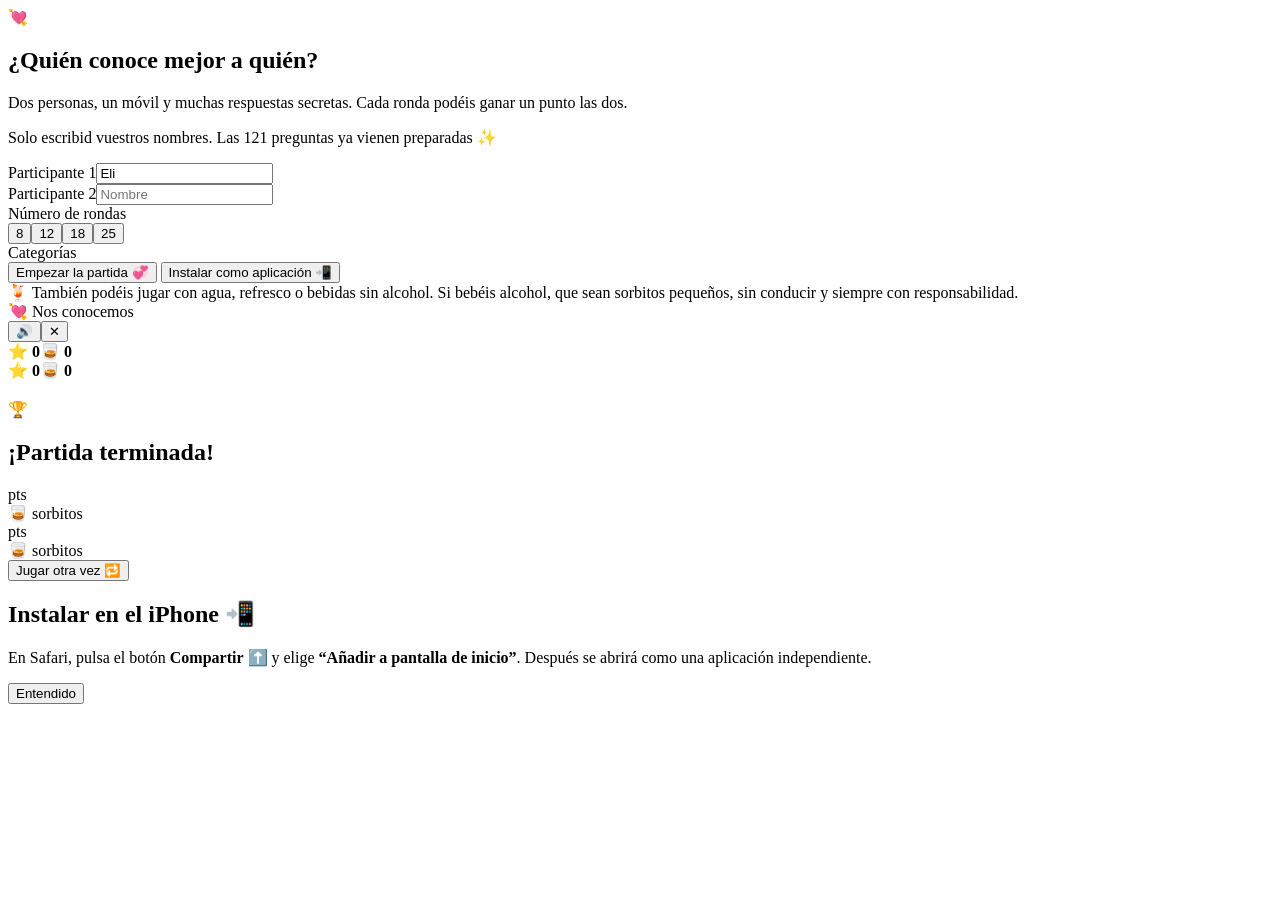
==== index.html @ 890dafe1 "Add PWA shell" ====
<!DOCTYPE html>
<html lang="es">
<head>
<meta charset="utf-8"/>
<meta content="width=device-width, initial-scale=1, viewport-fit=cover, user-scalable=no" name="viewport"/>
<meta content="#46154f" name="theme-color"/>
<meta content="yes" name="apple-mobile-web-app-capable"/>
<meta content="black-translucent" name="apple-mobile-web-app-status-bar-style"/>
<meta content="Nos Conocemos" name="apple-mobile-web-app-title"/>
<meta content="Juego para dos personas: responde, adivina y descubre quién conoce mejor a quién." name="description"/>
<link href="./manifest.webmanifest" rel="manifest"/>
<link href="./icon.svg" rel="icon" type="image/svg+xml"/>
<link href="./icon.svg" rel="apple-touch-icon"/>
<title>¿Quién conoce mejor a quién?</title>
<link href="./styles.css" rel="stylesheet"/>
</head>
<body>
<div class="app">
<section id="setupScreen">
<header class="brand">
<div class="brand-icon">💘</div>
<h1>¿Quién <span class="grad">conoce mejor</span> a quién?</h1>
<p class="subtitle">Dos personas, un móvil y muchas respuestas secretas. Cada ronda podéis ganar un punto las dos.</p>
</header>
<div class="glass panel">
<p class="intro-copy">Solo escribid vuestros nombres. Las 121 preguntas ya vienen preparadas ✨</p>
<div class="grid2">
<div class="field"><label for="name1">Participante 1</label><input autocomplete="off" class="input" id="name1" maxlength="25" placeholder="Nombre" value="Eli"/></div>
<div class="field"><label for="name2">Participante 2</label><input autocomplete="off" class="input" id="name2" maxlength="25" placeholder="Nombre"/></div>
</div>
<div class="field"><label>Número de rondas</label><div class="rounds"><button class="chip-btn" data-rounds="8">8</button><button class="chip-btn active" data-rounds="12">12</button><button class="chip-btn" data-rounds="18">18</button><button class="chip-btn" data-rounds="25">25</button></div></div>
<div class="field"><label>Categorías</label><div class="cats" id="categories"></div></div>
<button class="primary full" id="startBtn">Empezar la partida 💞</button>
<button class="secondary full install" id="installBtn">Instalar como aplicación 📲</button>
<div class="notice">🍹 También podéis jugar con agua, refresco o bebidas sin alcohol. Si bebéis alcohol, que sean sorbitos pequeños, sin conducir y siempre con responsabilidad.</div>
</div>
</section>
<section class="hidden" id="gameScreen">
<div class="topbar"><div class="mini-brand">💘 Nos conocemos</div><div class="top-actions"><button aria-label="Sonido" class="icon-btn" id="soundBtn">🔊</button><button aria-label="Salir" class="icon-btn" id="quitBtn">✕</button></div></div>
<div class="scoreboard"><div class="score"><div class="score-name" id="scoreName1"></div><div class="score-stats"><span>⭐ <b id="score1">0</b></span><span>🥃 <b id="sips1">0</b></span></div></div><div class="score"><div class="score-name" id="scoreName2"></div><div class="score-stats"><span>⭐ <b id="score2">0</b></span><span>🥃 <b id="sips2">0</b></span></div></div></div>
<div class="progress-meta"><span id="roundText"></span><span id="progressText"></span></div><div class="progress"><div id="progressBar"></div></div>
<div class="glass question-card" id="questionCard"><span class="category" id="categoryLabel"></span><h2 class="question" id="questionText"></h2></div>
<div id="phaseContainer"></div>
</section>
<section class="glass final hidden" id="finalScreen"><div class="trophy">🏆</div><h2>¡Partida terminada!</h2><p id="winnerText"></p><div class="final-grid"><div class="final-card" id="finalCard1"><strong id="finalName1"></strong><div class="big"><span id="finalScore1"></span> pts</div><span>🥃 <span id="finalSips1"></span> sorbitos</span></div><div class="final-card" id="finalCard2"><strong id="finalName2"></strong><div class="big"><span id="finalScore2"></span> pts</div><span>🥃 <span id="finalSips2"></span> sorbitos</span></div></div><button class="primary full" id="againBtn">Jugar otra vez 🔁</button></section>
</div>
<div class="modal hidden" id="installModal"><div class="modal-card"><h2>Instalar en el iPhone 📲</h2><p>En Safari, pulsa el botón <b>Compartir</b> ⬆️ y elige <b>“Añadir a pantalla de inicio”</b>. Después se abrirá como una aplicación independiente.</p><button class="primary full" id="closeInstall">Entendido</button></div></div>
<div class="toast" id="toast" role="status"></div>
<script defer src="./questions.js"></script>
<script defer src="./app.js"></script>
</body>
</html>
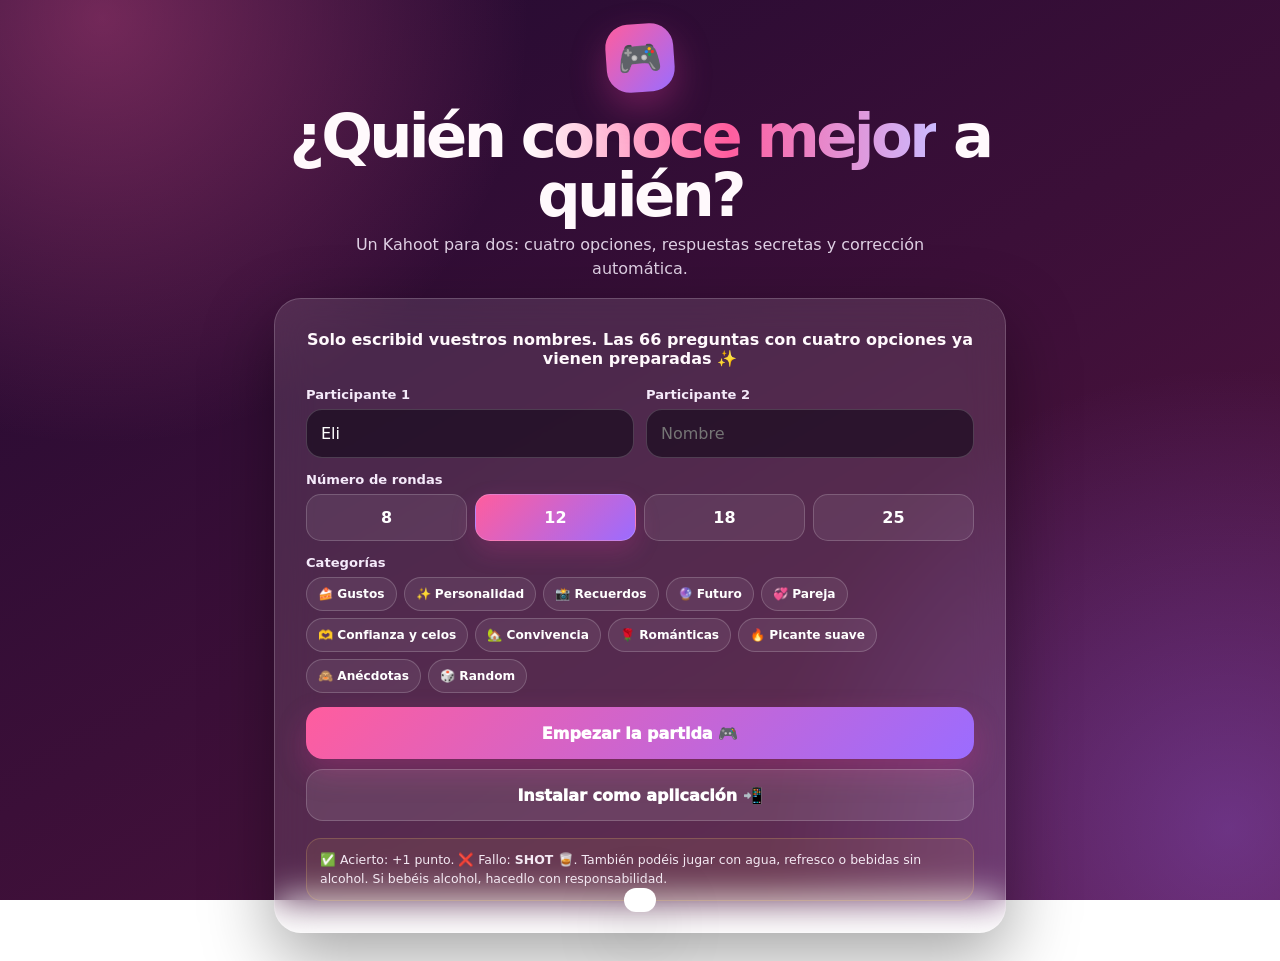
==== commit 521487a1: "Explain new four-choice Kahoot mode" ====
--- a/index.html
+++ b/index.html
@@ -7,7 +7,7 @@
 <meta content="yes" name="apple-mobile-web-app-capable"/>
 <meta content="black-translucent" name="apple-mobile-web-app-status-bar-style"/>
 <meta content="Nos Conocemos" name="apple-mobile-web-app-title"/>
-<meta content="Juego para dos personas: responde, adivina y descubre quién conoce mejor a quién." name="description"/>
+<meta content="Juego tipo Kahoot para dos personas: elige, adivina y descubre quién conoce mejor a quién." name="description"/>
 <link href="./manifest.webmanifest" rel="manifest"/>
 <link href="./icon.svg" rel="icon" type="image/svg+xml"/>
 <link href="./icon.svg" rel="apple-touch-icon"/>
@@ -18,31 +18,31 @@
 <div class="app">
 <section id="setupScreen">
 <header class="brand">
-<div class="brand-icon">💘</div>
+<div class="brand-icon">🎮</div>
 <h1>¿Quién <span class="grad">conoce mejor</span> a quién?</h1>
-<p class="subtitle">Dos personas, un móvil y muchas respuestas secretas. Cada ronda podéis ganar un punto las dos.</p>
+<p class="subtitle">Un Kahoot para dos: cuatro opciones, respuestas secretas y corrección automática.</p>
 </header>
 <div class="glass panel">
-<p class="intro-copy">Solo escribid vuestros nombres. Las 121 preguntas ya vienen preparadas ✨</p>
+<p class="intro-copy">Solo escribid vuestros nombres. Las 66 preguntas con cuatro opciones ya vienen preparadas ✨</p>
 <div class="grid2">
 <div class="field"><label for="name1">Participante 1</label><input autocomplete="off" class="input" id="name1" maxlength="25" placeholder="Nombre" value="Eli"/></div>
 <div class="field"><label for="name2">Participante 2</label><input autocomplete="off" class="input" id="name2" maxlength="25" placeholder="Nombre"/></div>
 </div>
 <div class="field"><label>Número de rondas</label><div class="rounds"><button class="chip-btn" data-rounds="8">8</button><button class="chip-btn active" data-rounds="12">12</button><button class="chip-btn" data-rounds="18">18</button><button class="chip-btn" data-rounds="25">25</button></div></div>
 <div class="field"><label>Categorías</label><div class="cats" id="categories"></div></div>
-<button class="primary full" id="startBtn">Empezar la partida 💞</button>
+<button class="primary full" id="startBtn">Empezar la partida 🎮</button>
 <button class="secondary full install" id="installBtn">Instalar como aplicación 📲</button>
-<div class="notice">🍹 También podéis jugar con agua, refresco o bebidas sin alcohol. Si bebéis alcohol, que sean sorbitos pequeños, sin conducir y siempre con responsabilidad.</div>
+<div class="notice">✅ Acierto: +1 punto. ❌ Fallo: <b>SHOT 🥃</b>. También podéis jugar con agua, refresco o bebidas sin alcohol. Si bebéis alcohol, hacedlo con responsabilidad.</div>
 </div>
 </section>
 <section class="hidden" id="gameScreen">
-<div class="topbar"><div class="mini-brand">💘 Nos conocemos</div><div class="top-actions"><button aria-label="Sonido" class="icon-btn" id="soundBtn">🔊</button><button aria-label="Salir" class="icon-btn" id="quitBtn">✕</button></div></div>
+<div class="topbar"><div class="mini-brand">🎮 Nos conocemos</div><div class="top-actions"><button aria-label="Sonido" class="icon-btn" id="soundBtn">🔊</button><button aria-label="Salir" class="icon-btn" id="quitBtn">✕</button></div></div>
 <div class="scoreboard"><div class="score"><div class="score-name" id="scoreName1"></div><div class="score-stats"><span>⭐ <b id="score1">0</b></span><span>🥃 <b id="sips1">0</b></span></div></div><div class="score"><div class="score-name" id="scoreName2"></div><div class="score-stats"><span>⭐ <b id="score2">0</b></span><span>🥃 <b id="sips2">0</b></span></div></div></div>
 <div class="progress-meta"><span id="roundText"></span><span id="progressText"></span></div><div class="progress"><div id="progressBar"></div></div>
 <div class="glass question-card" id="questionCard"><span class="category" id="categoryLabel"></span><h2 class="question" id="questionText"></h2></div>
 <div id="phaseContainer"></div>
 </section>
-<section class="glass final hidden" id="finalScreen"><div class="trophy">🏆</div><h2>¡Partida terminada!</h2><p id="winnerText"></p><div class="final-grid"><div class="final-card" id="finalCard1"><strong id="finalName1"></strong><div class="big"><span id="finalScore1"></span> pts</div><span>🥃 <span id="finalSips1"></span> sorbitos</span></div><div class="final-card" id="finalCard2"><strong id="finalName2"></strong><div class="big"><span id="finalScore2"></span> pts</div><span>🥃 <span id="finalSips2"></span> sorbitos</span></div></div><button class="primary full" id="againBtn">Jugar otra vez 🔁</button></section>
+<section class="glass final hidden" id="finalScreen"><div class="trophy">🏆</div><h2>¡Partida terminada!</h2><p id="winnerText"></p><div class="final-grid"><div class="final-card" id="finalCard1"><strong id="finalName1"></strong><div class="big"><span id="finalScore1"></span> pts</div><span>🥃 <span id="finalSips1"></span> shots</span></div><div class="final-card" id="finalCard2"><strong id="finalName2"></strong><div class="big"><span id="finalScore2"></span> pts</div><span>🥃 <span id="finalSips2"></span> shots</span></div></div><button class="primary full" id="againBtn">Jugar otra vez 🔁</button></section>
 </div>
 <div class="modal hidden" id="installModal"><div class="modal-card"><h2>Instalar en el iPhone 📲</h2><p>En Safari, pulsa el botón <b>Compartir</b> ⬆️ y elige <b>“Añadir a pantalla de inicio”</b>. Después se abrirá como una aplicación independiente.</p><button class="primary full" id="closeInstall">Entendido</button></div></div>
 <div class="toast" id="toast" role="status"></div>
--- a/styles.css
+++ b/styles.css
@@ -0,0 +1,2 @@
+:root{--bg:#210a31;--bg2:#55143f;--card:rgba(255,255,255,.11);--line:rgba(255,255,255,.18);--text:#fff9fc;--muted:#dfd0e4;--pink:#ff5d9e;--purple:#9b6cff;--green:#36c979;--red:#e94b55;--blue:#1676d2;--yellow:#d89e00;--shadow:0 24px 70px rgba(0,0,0,.36);--safe-top:env(safe-area-inset-top);--safe-bottom:env(safe-area-inset-bottom)}
+*{box-sizing:border-box;-webkit-tap-highlight-color:transparent}html,body{margin:0;min-height:100%;overscroll-behavior:none}body{color:var(--text);font-family:Inter,ui-rounded,system-ui,-apple-system,BlinkMacSystemFont,"Segoe UI",sans-serif;background:radial-gradient(circle at 8% 2%,rgba(255,93,158,.36),transparent 29%),radial-gradient(circle at 96% 92%,rgba(155,108,255,.36),transparent 31%),linear-gradient(150deg,var(--bg),var(--bg2));background-attachment:fixed}button,input{font:inherit}.hidden{display:none!important}.app{width:min(760px,100%);min-height:100dvh;margin:auto;padding:calc(16px + var(--safe-top)) 14px calc(28px + var(--safe-bottom));display:flex;flex-direction:column}.glass{background:var(--card);border:1px solid var(--line);backdrop-filter:blur(19px);-webkit-backdrop-filter:blur(19px);box-shadow:var(--shadow);border-radius:27px}.brand{text-align:center;padding:8px 6px 18px}.brand-icon{width:68px;height:68px;margin:auto;display:grid;place-items:center;border-radius:23px;background:linear-gradient(135deg,var(--pink),var(--purple));font-size:36px;box-shadow:0 15px 35px rgba(224,59,151,.34);transform:rotate(-4deg)}h1{font-size:clamp(2rem,9vw,3.8rem);line-height:.97;letter-spacing:-.06em;margin:15px 0 8px}.grad{background:linear-gradient(90deg,#fff,var(--pink),#ccbaff);background-clip:text;-webkit-background-clip:text;color:transparent}.subtitle{color:var(--muted);line-height:1.48;margin:0 auto;max-width:620px}.panel{padding:clamp(18px,5vw,31px)}.intro-copy{text-align:center;font-weight:850;margin:0 0 19px}.grid2{display:grid;grid-template-columns:1fr 1fr;gap:12px}.field{margin-bottom:14px}.field label{display:block;font-size:.82rem;font-weight:900;margin:0 0 7px;color:#f5eafa}.input{width:100%;color:white;background:rgba(11,4,19,.55);border:1px solid var(--line);border-radius:16px;padding:14px;outline:0}.input:focus{border-color:#ff9dc3;box-shadow:0 0 0 4px rgba(255,93,158,.13)}.rounds{display:grid;grid-template-columns:repeat(4,1fr);gap:8px}.chip-btn,.cat{border:1px solid var(--line);color:white;background:rgba(255,255,255,.075);font-weight:900;cursor:pointer}.chip-btn{padding:13px 5px;border-radius:15px}.chip-btn.active{background:linear-gradient(135deg,var(--pink),var(--purple));box-shadow:0 10px 25px rgba(224,59,151,.22)}.cats{display:flex;gap:7px;flex-wrap:wrap}.cat{padding:9px 11px;border-radius:999px;font-size:.76rem}.cat.off{opacity:.4;text-decoration:line-through}.primary,.secondary{border:0;border-radius:17px;padding:15px 18px;font-weight:950;color:white;cursor:pointer;min-height:52px}.primary{background:linear-gradient(135deg,var(--pink),var(--purple));box-shadow:0 13px 30px rgba(224,59,151,.28)}.secondary{background:rgba(255,255,255,.1);border:1px solid var(--line)}button:disabled{opacity:.42;cursor:not-allowed}.full{width:100%}.actions{display:grid;grid-template-columns:1fr 1fr;gap:10px;margin-top:15px}.notice{font-size:.78rem;color:#f4e9f3;line-height:1.48;padding:12px 13px;border-radius:15px;background:rgba(255,211,105,.08);border:1px solid rgba(255,211,105,.2);margin-top:17px}.install{margin-top:10px}.topbar{display:flex;align-items:center;justify-content:space-between;gap:10px;margin-bottom:12px}.mini-brand{font-size:.88rem;font-weight:950}.top-actions{display:flex;gap:7px}.icon-btn{width:42px;height:42px;border-radius:14px;border:1px solid var(--line);background:rgba(255,255,255,.09);color:white;font-size:18px;cursor:pointer}.scoreboard{display:grid;grid-template-columns:1fr 1fr;gap:10px;margin-bottom:10px}.score{padding:11px 12px;border-radius:18px;background:var(--card);border:1px solid var(--line);backdrop-filter:blur(13px)}.score-name{font-weight:950;overflow:hidden;text-overflow:ellipsis;white-space:nowrap}.score-stats{display:flex;justify-content:space-between;color:var(--muted);font-size:.8rem;margin-top:5px}.progress-meta{display:flex;justify-content:space-between;color:var(--muted);font-size:.76rem;font-weight:850;margin:8px 2px 5px}.progress{height:8px;border-radius:99px;background:rgba(255,255,255,.1);overflow:hidden;margin-bottom:12px}.progress>div{height:100%;background:linear-gradient(90deg,var(--pink),var(--purple));transition:width .35s}.question-card{text-align:center;padding:22px 18px;margin-bottom:13px}.category{display:inline-flex;padding:6px 10px;border-radius:999px;background:rgba(255,255,255,.1);font-size:.72rem;font-weight:950}.question{font-size:clamp(1.65rem,7vw,2.7rem);line-height:1.12;letter-spacing:-.045em;margin:17px auto 7px;max-width:650px}.phase-card{padding:21px 18px}.phase-icon{font-size:42px;text-align:center}.phase-title{text-align:center;font-size:1.25rem;font-weight:950;margin:7px 0}.phase-help{text-align:center;color:var(--muted);line-height:1.45;font-size:.9rem;margin:0 0 15px}.privacy{display:flex;justify-content:center;align-items:center;gap:9px;padding:10px 12px;border-radius:14px;background:rgba(255,255,255,.065);color:var(--muted);font-size:.78rem;margin-bottom:13px}.handoff{text-align:center;padding:30px 21px}.handoff .phone{font-size:64px}.handoff h2{font-size:2rem;line-height:1.05;margin:10px 0}.handoff p{color:var(--muted);line-height:1.48}.kahoot-grid{display:grid;grid-template-columns:1fr 1fr;gap:11px}.kahoot-option{position:relative;display:flex;align-items:center;gap:12px;min-height:88px;padding:14px;border:0;border-radius:17px;color:white;text-align:left;font-weight:900;line-height:1.25;cursor:pointer;box-shadow:0 8px 0 rgba(0,0,0,.18),0 15px 25px rgba(0,0,0,.17);transition:transform .14s,filter .14s,outline .14s}.kahoot-option:active{transform:translateY(5px);box-shadow:0 3px 0 rgba(0,0,0,.18)}.kahoot-option.selected{outline:5px solid white;transform:scale(1.025);filter:brightness(1.12)}.kahoot-option.k0{background:#d92828}.kahoot-option.k1{background:#1368ce}.kahoot-option.k2{background:#c79600}.kahoot-option.k3{background:#26890c}.option-shape{font-size:28px;line-height:1;flex:0 0 auto}.choice-confirm{margin-top:16px}.reveal-grid{display:grid;grid-template-columns:1fr 1fr;gap:12px}.comparison{padding:14px;border-radius:21px;background:rgba(255,255,255,.07);border:1px solid var(--line)}.comparison h3{text-align:center;margin:13px 0 8px;font-size:1.02rem}.kahoot-result.is-correct{border-color:rgba(95,224,167,.65);box-shadow:0 0 0 2px rgba(95,224,167,.12)}.kahoot-result.is-wrong{border-color:rgba(255,117,133,.55)}.result-status{text-align:center;padding:13px;border-radius:16px;font-size:1.18rem;font-weight:1000;letter-spacing:.02em}.result-status small{display:block;margin-top:4px;font-size:.82rem;letter-spacing:.09em}.is-correct .result-status{background:linear-gradient(135deg,#1f9d55,#46d989)}.is-wrong .result-status{background:linear-gradient(135deg,#c93441,#ff6b78)}.result-copy{text-align:center;color:var(--muted);font-size:.82rem;line-height:1.42;margin:0 0 11px}.result-copy b{color:white}.result-options{display:grid;gap:7px}.result-option{display:grid;grid-template-columns:24px 1fr auto;align-items:center;gap:8px;padding:9px 10px;border-radius:12px;color:white;font-size:.76rem}.result-option.k0{background:#d92828}.result-option.k1{background:#1368ce}.result-option.k2{background:#c79600}.result-option.k3{background:#26890c}.result-option em{font-style:normal;font-size:.65rem;font-weight:950;text-transform:uppercase}.correct-option{outline:3px solid white;filter:brightness(1.12)}.wrong-option{outline:3px solid #ffabb2}.dim-option{opacity:.33}.final{text-align:center;padding:27px 20px}.trophy{font-size:68px}.final h2{font-size:2.25rem;margin:5px 0}.final p{color:var(--muted);line-height:1.45}.final-grid{display:grid;grid-template-columns:1fr 1fr;gap:10px;margin:18px 0}.final-card{padding:17px;border-radius:19px;background:rgba(255,255,255,.07);border:1px solid var(--line)}.final-card.winner{border-color:rgba(255,211,105,.55);background:linear-gradient(135deg,rgba(255,211,105,.24),rgba(255,93,158,.17))}.final-card .big{font-size:2rem;font-weight:950;margin:5px 0}.modal{position:fixed;inset:0;z-index:30;background:rgba(10,3,15,.78);display:grid;place-items:end center;padding:14px}.modal-card{width:min(560px,100%);padding:22px;border-radius:25px;background:#3b1247;border:1px solid var(--line);box-shadow:var(--shadow)}.modal-card h2{margin:0 0 8px}.modal-card p{color:var(--muted);line-height:1.5}.toast{position:fixed;left:50%;bottom:calc(24px + var(--safe-bottom));z-index:50;transform:translate(-50%,150%);padding:12px 16px;border-radius:14px;background:white;color:#28102c;font-weight:900;box-shadow:var(--shadow);transition:.28s;max-width:calc(100% - 30px);text-align:center}.toast.show{transform:translate(-50%,0)}.confetti{position:fixed;z-index:60;top:-20px;pointer-events:none;animation:fall 1.8s ease-in forwards}@keyframes fall{to{transform:translateY(110vh) rotate(720deg);opacity:.2}}@media(max-width:620px){.grid2,.reveal-grid,.actions{grid-template-columns:1fr}.rounds{grid-template-columns:repeat(2,1fr)}.kahoot-grid{grid-template-columns:1fr}.kahoot-option{min-height:72px}.brand{padding-top:3px}.question-card{padding:18px 14px}}@media(display-mode:standalone){.install{display:none!important}.brand{padding-top:0}}
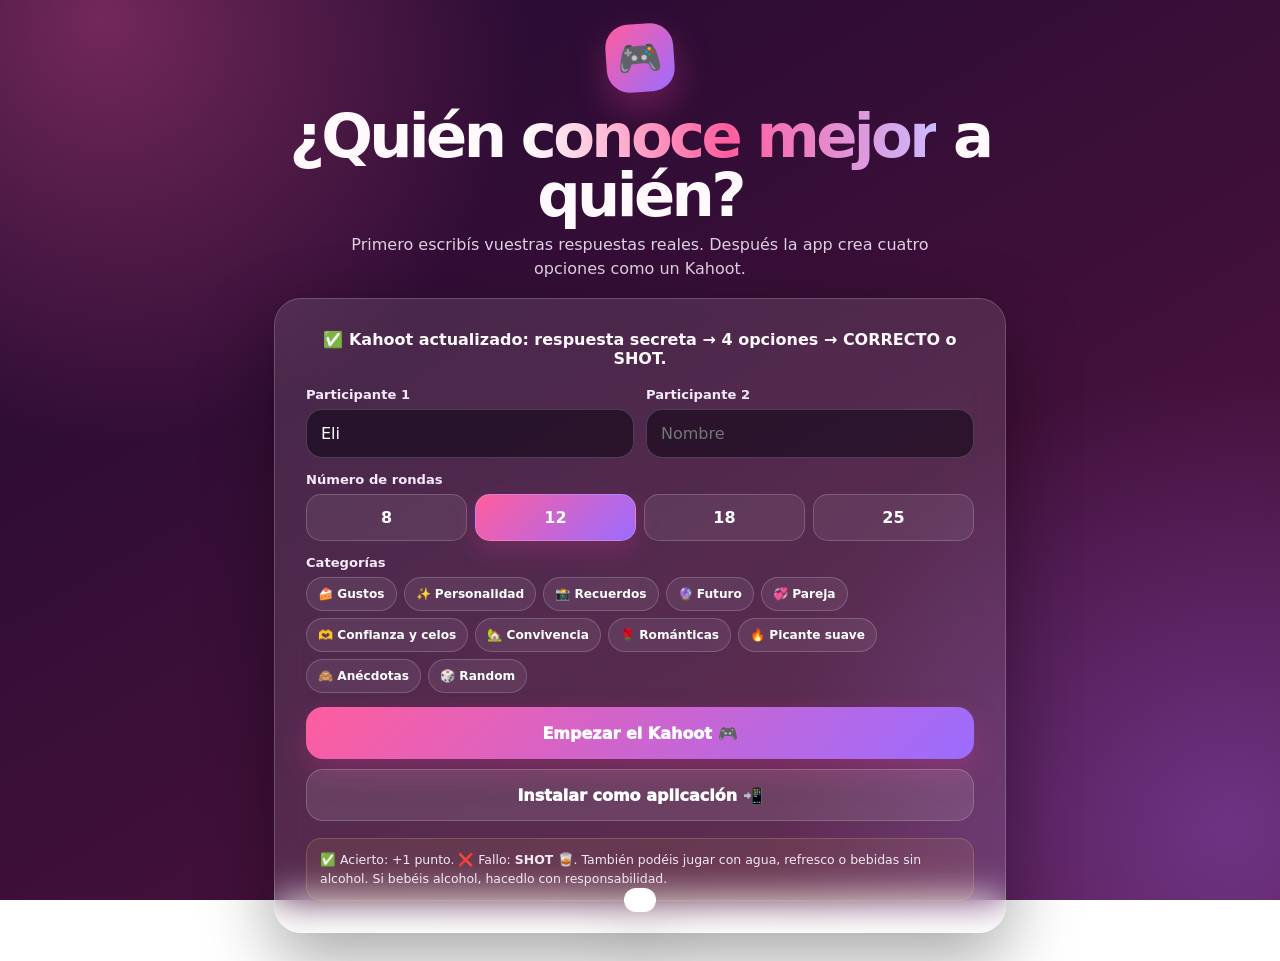
==== commit 0b67db9c: "Forzar carga de la versión Kahoot actualizada" ====
--- a/index.html
+++ b/index.html
@@ -7,12 +7,15 @@
 <meta content="yes" name="apple-mobile-web-app-capable"/>
 <meta content="black-translucent" name="apple-mobile-web-app-status-bar-style"/>
 <meta content="Nos Conocemos" name="apple-mobile-web-app-title"/>
-<meta content="Juego tipo Kahoot para dos personas: elige, adivina y descubre quién conoce mejor a quién." name="description"/>
-<link href="./manifest.webmanifest" rel="manifest"/>
-<link href="./icon.svg" rel="icon" type="image/svg+xml"/>
-<link href="./icon.svg" rel="apple-touch-icon"/>
+<meta content="no-cache, no-store, must-revalidate" http-equiv="Cache-Control"/>
+<meta content="no-cache" http-equiv="Pragma"/>
+<meta content="0" http-equiv="Expires"/>
+<meta content="Juego tipo Kahoot para dos personas: primero escribís vuestras respuestas y después elegís entre cuatro opciones." name="description"/>
+<link href="./manifest.webmanifest?v=4.1.0" rel="manifest"/>
+<link href="./icon.svg?v=4.1.0" rel="icon" type="image/svg+xml"/>
+<link href="./icon.svg?v=4.1.0" rel="apple-touch-icon"/>
 <title>¿Quién conoce mejor a quién?</title>
-<link href="./styles.css" rel="stylesheet"/>
+<link href="./styles.css?v=4.1.0" rel="stylesheet"/>
 </head>
 <body>
 <div class="app">
@@ -20,23 +23,23 @@
 <header class="brand">
 <div class="brand-icon">🎮</div>
 <h1>¿Quién <span class="grad">conoce mejor</span> a quién?</h1>
-<p class="subtitle">Un Kahoot para dos: cuatro opciones, respuestas secretas y corrección automática.</p>
+<p class="subtitle">Primero escribís vuestras respuestas reales. Después la app crea cuatro opciones como un Kahoot.</p>
 </header>
 <div class="glass panel">
-<p class="intro-copy">Solo escribid vuestros nombres. Las 66 preguntas con cuatro opciones ya vienen preparadas ✨</p>
+<p class="intro-copy">✅ <b>Kahoot actualizado</b>: respuesta secreta → 4 opciones → CORRECTO o SHOT.</p>
 <div class="grid2">
 <div class="field"><label for="name1">Participante 1</label><input autocomplete="off" class="input" id="name1" maxlength="25" placeholder="Nombre" value="Eli"/></div>
 <div class="field"><label for="name2">Participante 2</label><input autocomplete="off" class="input" id="name2" maxlength="25" placeholder="Nombre"/></div>
 </div>
 <div class="field"><label>Número de rondas</label><div class="rounds"><button class="chip-btn" data-rounds="8">8</button><button class="chip-btn active" data-rounds="12">12</button><button class="chip-btn" data-rounds="18">18</button><button class="chip-btn" data-rounds="25">25</button></div></div>
 <div class="field"><label>Categorías</label><div class="cats" id="categories"></div></div>
-<button class="primary full" id="startBtn">Empezar la partida 🎮</button>
+<button class="primary full" id="startBtn">Empezar el Kahoot 🎮</button>
 <button class="secondary full install" id="installBtn">Instalar como aplicación 📲</button>
 <div class="notice">✅ Acierto: +1 punto. ❌ Fallo: <b>SHOT 🥃</b>. También podéis jugar con agua, refresco o bebidas sin alcohol. Si bebéis alcohol, hacedlo con responsabilidad.</div>
 </div>
 </section>
 <section class="hidden" id="gameScreen">
-<div class="topbar"><div class="mini-brand">🎮 Nos conocemos</div><div class="top-actions"><button aria-label="Sonido" class="icon-btn" id="soundBtn">🔊</button><button aria-label="Salir" class="icon-btn" id="quitBtn">✕</button></div></div>
+<div class="topbar"><div class="mini-brand">🎮 Nos conocemos · v4.1</div><div class="top-actions"><button aria-label="Sonido" class="icon-btn" id="soundBtn">🔊</button><button aria-label="Salir" class="icon-btn" id="quitBtn">✕</button></div></div>
 <div class="scoreboard"><div class="score"><div class="score-name" id="scoreName1"></div><div class="score-stats"><span>⭐ <b id="score1">0</b></span><span>🥃 <b id="sips1">0</b></span></div></div><div class="score"><div class="score-name" id="scoreName2"></div><div class="score-stats"><span>⭐ <b id="score2">0</b></span><span>🥃 <b id="sips2">0</b></span></div></div></div>
 <div class="progress-meta"><span id="roundText"></span><span id="progressText"></span></div><div class="progress"><div id="progressBar"></div></div>
 <div class="glass question-card" id="questionCard"><span class="category" id="categoryLabel"></span><h2 class="question" id="questionText"></h2></div>
@@ -46,7 +49,8 @@
 </div>
 <div class="modal hidden" id="installModal"><div class="modal-card"><h2>Instalar en el iPhone 📲</h2><p>En Safari, pulsa el botón <b>Compartir</b> ⬆️ y elige <b>“Añadir a pantalla de inicio”</b>. Después se abrirá como una aplicación independiente.</p><button class="primary full" id="closeInstall">Entendido</button></div></div>
 <div class="toast" id="toast" role="status"></div>
-<script defer src="./questions.js"></script>
-<script defer src="./app.js"></script>
+<script defer src="./questions.js?v=4.1.0"></script>
+<script defer src="./app.js?v=4.1.0"></script>
+<script defer src="./update.js?v=4.1.0"></script>
 </body>
-</html>+</html>
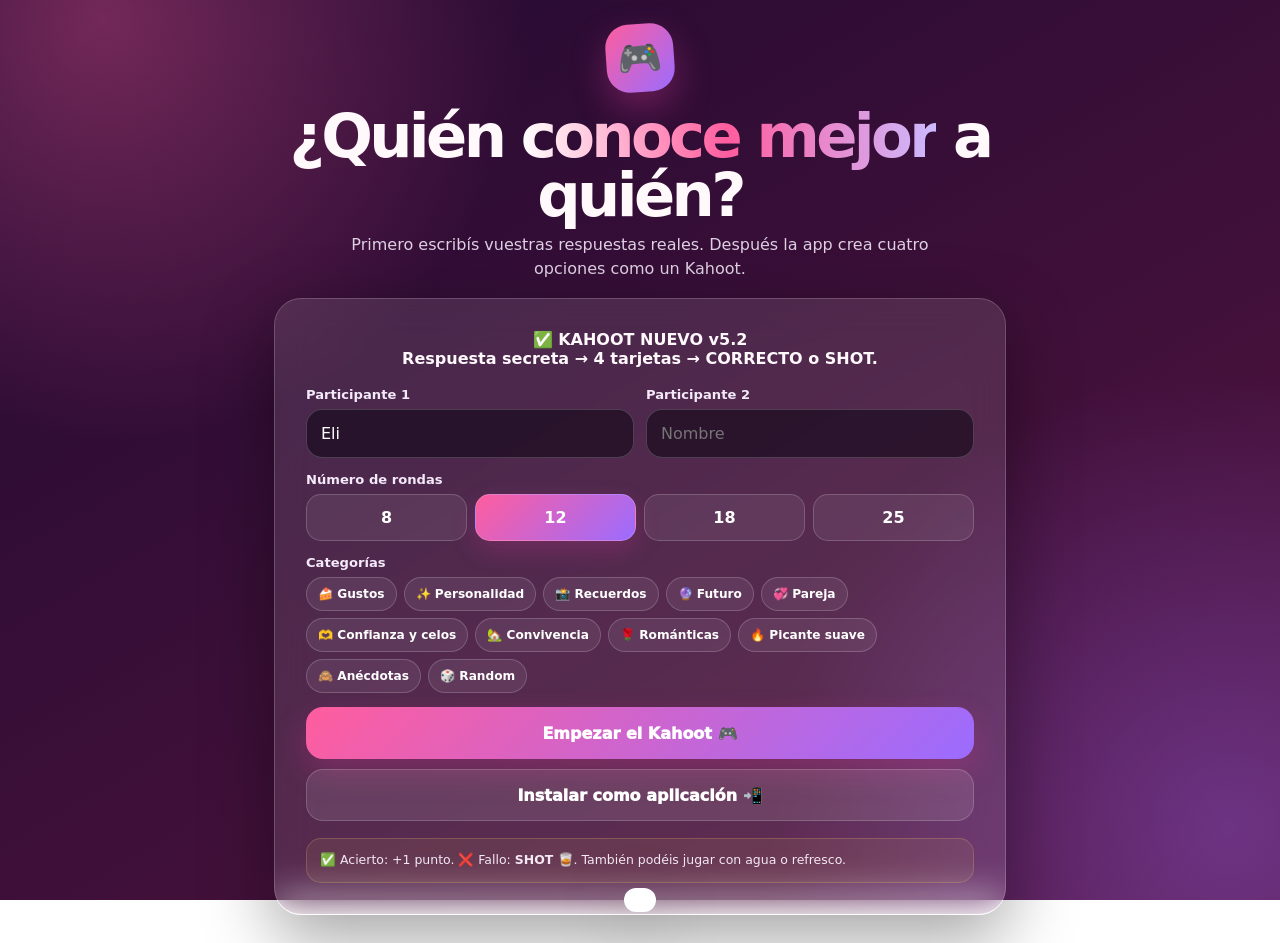
==== commit c4f04e3e: "Forzar despliegue real del Kahoot v5.2" ====
--- a/index.html
+++ b/index.html
@@ -6,16 +6,30 @@
 <meta content="#46154f" name="theme-color"/>
 <meta content="yes" name="apple-mobile-web-app-capable"/>
 <meta content="black-translucent" name="apple-mobile-web-app-status-bar-style"/>
-<meta content="Nos Conocemos" name="apple-mobile-web-app-title"/>
+<meta content="Kahoot Pareja" name="apple-mobile-web-app-title"/>
 <meta content="no-cache, no-store, must-revalidate" http-equiv="Cache-Control"/>
 <meta content="no-cache" http-equiv="Pragma"/>
 <meta content="0" http-equiv="Expires"/>
 <meta content="Juego tipo Kahoot para dos personas: primero escribís vuestras respuestas y después elegís entre cuatro opciones." name="description"/>
-<link href="./manifest.webmanifest?v=4.1.0" rel="manifest"/>
-<link href="./icon.svg?v=4.1.0" rel="icon" type="image/svg+xml"/>
-<link href="./icon.svg?v=4.1.0" rel="apple-touch-icon"/>
-<title>¿Quién conoce mejor a quién?</title>
-<link href="./styles.css?v=4.1.0" rel="stylesheet"/>
+<link href="./manifest.webmanifest?v=5.2.0" rel="manifest"/>
+<link href="./icon.svg?v=5.2.0" rel="icon" type="image/svg+xml"/>
+<link href="./icon.svg?v=5.2.0" rel="apple-touch-icon"/>
+<title>Kahoot Pareja · v5.2</title>
+<link href="./styles.css?v=5.2.0" rel="stylesheet"/>
+<script>
+(async()=>{
+  try{
+    if('serviceWorker' in navigator){
+      const registrations=await navigator.serviceWorker.getRegistrations();
+      await Promise.all(registrations.map(r=>r.unregister()));
+    }
+    if('caches' in window){
+      const keys=await caches.keys();
+      await Promise.all(keys.map(k=>caches.delete(k)));
+    }
+  }catch(e){console.warn('No se pudo limpiar la versión anterior',e)}
+})();
+</script>
 </head>
 <body>
 <div class="app">
@@ -26,7 +40,7 @@
 <p class="subtitle">Primero escribís vuestras respuestas reales. Después la app crea cuatro opciones como un Kahoot.</p>
 </header>
 <div class="glass panel">
-<p class="intro-copy">✅ <b>Kahoot actualizado</b>: respuesta secreta → 4 opciones → CORRECTO o SHOT.</p>
+<p class="intro-copy">✅ <b>KAHOOT NUEVO v5.2</b><br/>Respuesta secreta → 4 tarjetas → CORRECTO o SHOT.</p>
 <div class="grid2">
 <div class="field"><label for="name1">Participante 1</label><input autocomplete="off" class="input" id="name1" maxlength="25" placeholder="Nombre" value="Eli"/></div>
 <div class="field"><label for="name2">Participante 2</label><input autocomplete="off" class="input" id="name2" maxlength="25" placeholder="Nombre"/></div>
@@ -35,11 +49,11 @@
 <div class="field"><label>Categorías</label><div class="cats" id="categories"></div></div>
 <button class="primary full" id="startBtn">Empezar el Kahoot 🎮</button>
 <button class="secondary full install" id="installBtn">Instalar como aplicación 📲</button>
-<div class="notice">✅ Acierto: +1 punto. ❌ Fallo: <b>SHOT 🥃</b>. También podéis jugar con agua, refresco o bebidas sin alcohol. Si bebéis alcohol, hacedlo con responsabilidad.</div>
+<div class="notice">✅ Acierto: +1 punto. ❌ Fallo: <b>SHOT 🥃</b>. También podéis jugar con agua o refresco.</div>
 </div>
 </section>
 <section class="hidden" id="gameScreen">
-<div class="topbar"><div class="mini-brand">🎮 Nos conocemos · v4.1</div><div class="top-actions"><button aria-label="Sonido" class="icon-btn" id="soundBtn">🔊</button><button aria-label="Salir" class="icon-btn" id="quitBtn">✕</button></div></div>
+<div class="topbar"><div class="mini-brand">🎮 Kahoot Pareja · v5.2</div><div class="top-actions"><button aria-label="Sonido" class="icon-btn" id="soundBtn">🔊</button><button aria-label="Salir" class="icon-btn" id="quitBtn">✕</button></div></div>
 <div class="scoreboard"><div class="score"><div class="score-name" id="scoreName1"></div><div class="score-stats"><span>⭐ <b id="score1">0</b></span><span>🥃 <b id="sips1">0</b></span></div></div><div class="score"><div class="score-name" id="scoreName2"></div><div class="score-stats"><span>⭐ <b id="score2">0</b></span><span>🥃 <b id="sips2">0</b></span></div></div></div>
 <div class="progress-meta"><span id="roundText"></span><span id="progressText"></span></div><div class="progress"><div id="progressBar"></div></div>
 <div class="glass question-card" id="questionCard"><span class="category" id="categoryLabel"></span><h2 class="question" id="questionText"></h2></div>
@@ -47,10 +61,9 @@
 </section>
 <section class="glass final hidden" id="finalScreen"><div class="trophy">🏆</div><h2>¡Partida terminada!</h2><p id="winnerText"></p><div class="final-grid"><div class="final-card" id="finalCard1"><strong id="finalName1"></strong><div class="big"><span id="finalScore1"></span> pts</div><span>🥃 <span id="finalSips1"></span> shots</span></div><div class="final-card" id="finalCard2"><strong id="finalName2"></strong><div class="big"><span id="finalScore2"></span> pts</div><span>🥃 <span id="finalSips2"></span> shots</span></div></div><button class="primary full" id="againBtn">Jugar otra vez 🔁</button></section>
 </div>
-<div class="modal hidden" id="installModal"><div class="modal-card"><h2>Instalar en el iPhone 📲</h2><p>En Safari, pulsa el botón <b>Compartir</b> ⬆️ y elige <b>“Añadir a pantalla de inicio”</b>. Después se abrirá como una aplicación independiente.</p><button class="primary full" id="closeInstall">Entendido</button></div></div>
+<div class="modal hidden" id="installModal"><div class="modal-card"><h2>Instalar en el iPhone 📲</h2><p>En Safari, pulsa <b>Compartir</b> ⬆️ y elige <b>“Añadir a pantalla de inicio”</b>.</p><button class="primary full" id="closeInstall">Entendido</button></div></div>
 <div class="toast" id="toast" role="status"></div>
-<script defer src="./questions.js?v=4.1.0"></script>
-<script defer src="./app.js?v=4.1.0"></script>
-<script defer src="./update.js?v=4.1.0"></script>
+<script defer src="./questions.js?v=5.2.0"></script>
+<script defer src="./app.js?v=5.2.0"></script>
 </body>
 </html>
